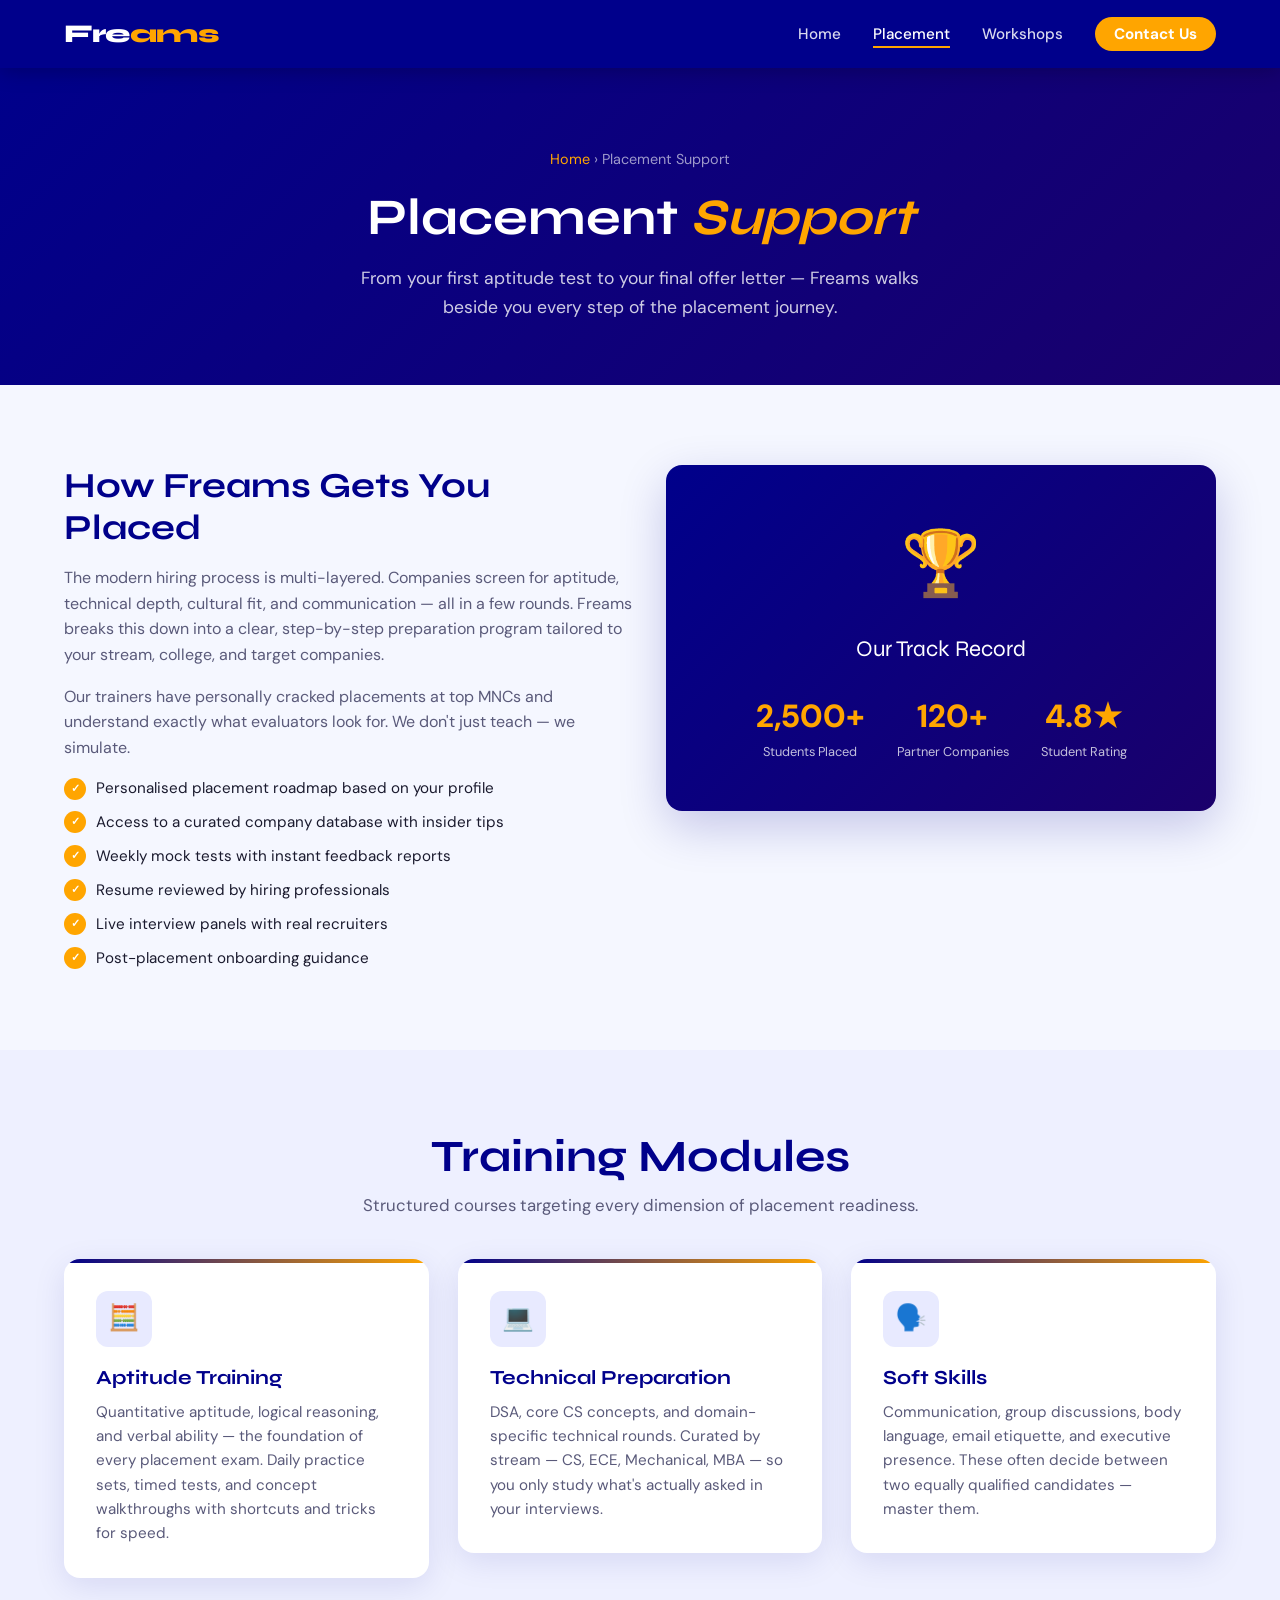
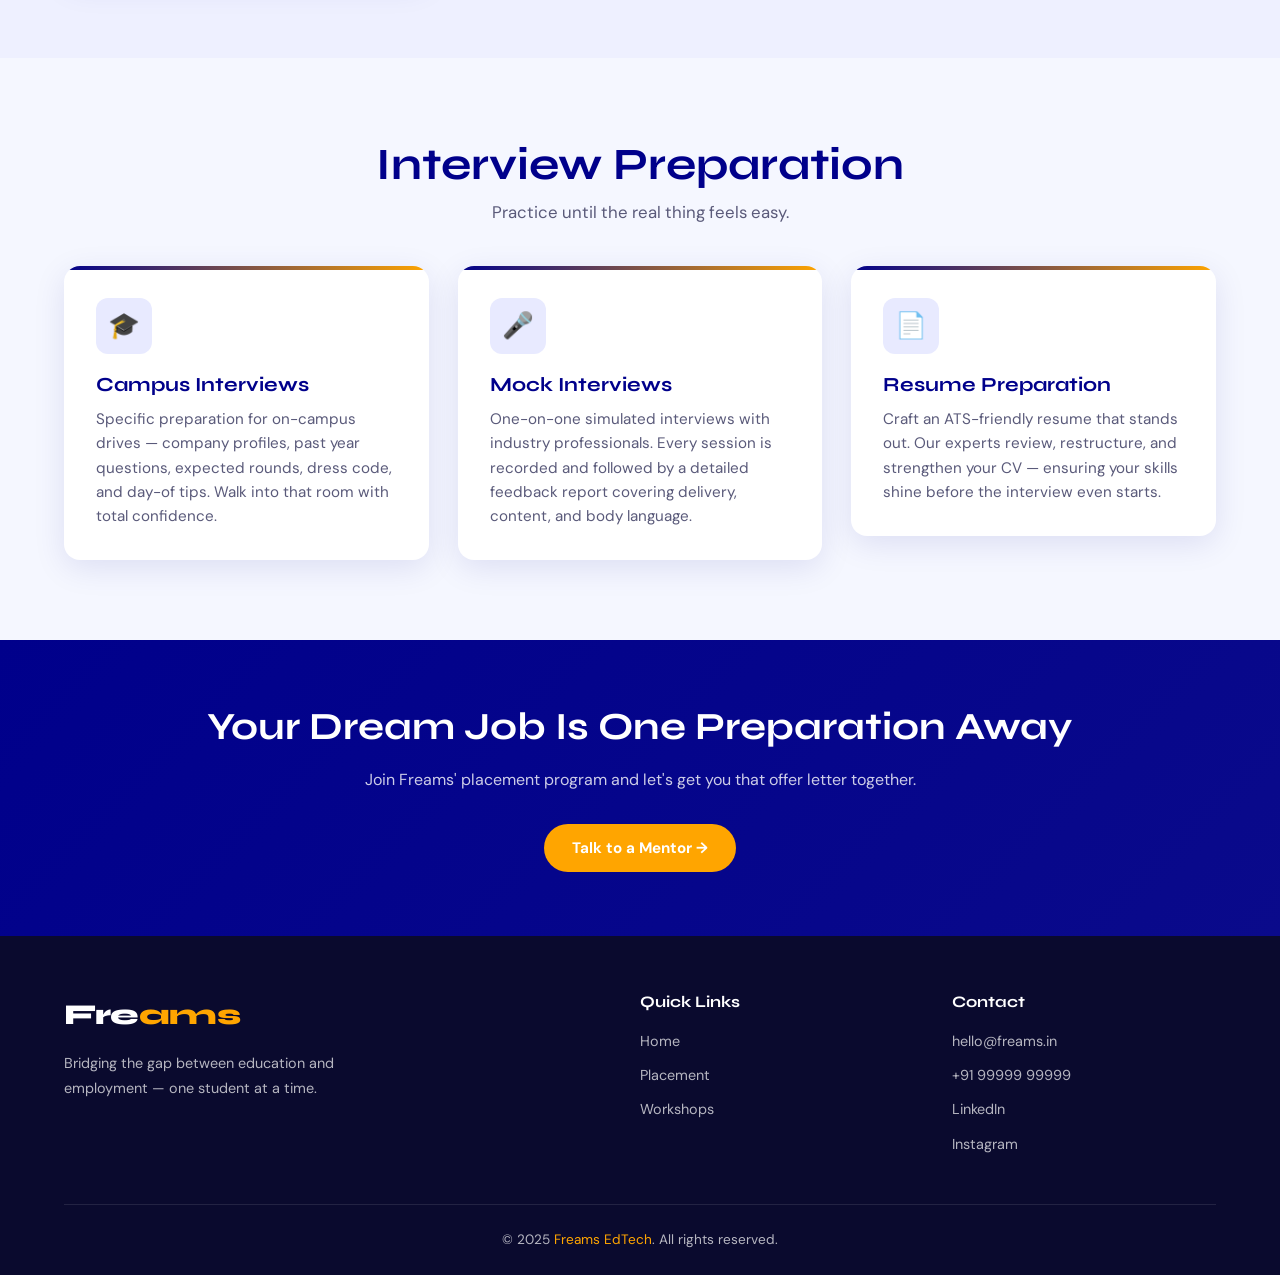
==== placement.html @ 82f6578a "Add files via upload" ====
<!DOCTYPE html>
<html lang="en">
<head>
  <meta charset="UTF-8" />
  <meta name="viewport" content="width=device-width, initial-scale=1.0" />
  <title>Placement Support — Freams EdTech</title>
  <meta name="description" content="Freams placement support: aptitude training, technical prep, soft skills, and mock interviews." />
  <link rel="stylesheet" href="style.css" />
</head>
<body>

  <!-- ====== NAV ====== -->
  <nav>
    <a href="index.html" class="nav-logo">Fre<span>ams</span></a>
    <ul class="nav-links">
      <li><a href="index.html">Home</a></li>
      <li><a href="placement.html">Placement</a></li>
      <li><a href="workshops.html">Workshops</a></li>
      <li><a href="index.html#contact" class="nav-cta">Contact Us</a></li>
    </ul>
    <div class="hamburger" aria-label="Toggle menu" role="button" tabindex="0">
      <span></span><span></span><span></span>
    </div>
  </nav>

  <!-- ====== PAGE HERO ====== -->
  <div class="page-hero">
    <p class="breadcrumb"><a href="index.html">Home</a> › Placement Support</p>
    <h1>Placement <em style="color:var(--orange);">Support</em></h1>
    <p>
      From your first aptitude test to your final offer letter — Freams walks beside you
      every step of the placement journey.
    </p>
  </div>

  <!-- ====== PROCESS ====== -->
  <section>
    <div class="process-row">
      <div class="process-text">
        <h2>How Freams Gets You Placed</h2>
        <p>
          The modern hiring process is multi-layered. Companies screen for aptitude,
          technical depth, cultural fit, and communication — all in a few rounds.
          Freams breaks this down into a clear, step-by-step preparation program
          tailored to your stream, college, and target companies.
        </p>
        <p>
          Our trainers have personally cracked placements at top MNCs and understand
          exactly what evaluators look for. We don't just teach — we simulate.
        </p>
        <ul>
          <li>Personalised placement roadmap based on your profile</li>
          <li>Access to a curated company database with insider tips</li>
          <li>Weekly mock tests with instant feedback reports</li>
          <li>Resume reviewed by hiring professionals</li>
          <li>Live interview panels with real recruiters</li>
          <li>Post-placement onboarding guidance</li>
        </ul>
      </div>
      <!-- Decorative visual placeholder -->
      <div class="process-visual">
        <div style="
          background: linear-gradient(135deg, #00008B, #1a006b);
          border-radius: 16px;
          padding: 3rem 2rem;
          text-align: center;
          color: white;
          box-shadow: 0 16px 48px rgba(0,0,139,.2);
        ">
          <div style="font-size: 4rem; margin-bottom: 1rem;">🏆</div>
          <div style="font-family: 'Syne', sans-serif; font-size: 1.4rem; margin-bottom: .5rem;">Our Track Record</div>
          <div style="display:flex; justify-content:center; gap:2rem; margin-top:1.5rem; flex-wrap:wrap;">
            <div>
              <div style="font-size:2rem; font-weight:800; color:#FFA500;">2,500+</div>
              <div style="font-size:.8rem; opacity:.75;">Students Placed</div>
            </div>
            <div>
              <div style="font-size:2rem; font-weight:800; color:#FFA500;">120+</div>
              <div style="font-size:.8rem; opacity:.75;">Partner Companies</div>
            </div>
            <div>
              <div style="font-size:2rem; font-weight:800; color:#FFA500;">4.8★</div>
              <div style="font-size:.8rem; opacity:.75;">Student Rating</div>
            </div>
          </div>
        </div>
      </div>
    </div>
  </section>

  <!-- ====== TRAINING MODULES ====== -->
  <section style="background: #eef0ff;">
    <div class="section-center">
      <h2 class="section-title">Training Modules</h2>
      <p class="section-sub">Structured courses targeting every dimension of placement readiness.</p>
    </div>
    <div class="cards-grid">

      <div class="card-wrap"><div class="card">
        <div class="card-icon">🧮</div>
        <h3>Aptitude Training</h3>
        <p>
          Quantitative aptitude, logical reasoning, and verbal ability — the foundation
          of every placement exam. Daily practice sets, timed tests, and concept walkthroughs
          with shortcuts and tricks for speed.
        </p>
      </div></div>

      <div class="card-wrap"><div class="card">
        <div class="card-icon">💻</div>
        <h3>Technical Preparation</h3>
        <p>
          DSA, core CS concepts, and domain-specific technical rounds. Curated by stream —
          CS, ECE, Mechanical, MBA — so you only study what's actually asked in your interviews.
        </p>
      </div></div>

      <div class="card-wrap"><div class="card">
        <div class="card-icon">🗣️</div>
        <h3>Soft Skills</h3>
        <p>
          Communication, group discussions, body language, email etiquette, and executive
          presence. These often decide between two equally qualified candidates — master them.
        </p>
      </div></div>

    </div>
  </section>

  <!-- ====== INTERVIEW PREP ====== -->
  <section>
    <div class="section-center">
      <h2 class="section-title">Interview Preparation</h2>
      <p class="section-sub">Practice until the real thing feels easy.</p>
    </div>
    <div class="cards-grid">

      <div class="card-wrap"><div class="card">
        <div class="card-icon">🎓</div>
        <h3>Campus Interviews</h3>
        <p>
          Specific preparation for on-campus drives — company profiles, past year questions,
          expected rounds, dress code, and day-of tips. Walk into that room with total confidence.
        </p>
      </div></div>

      <div class="card-wrap"><div class="card">
        <div class="card-icon">🎤</div>
        <h3>Mock Interviews</h3>
        <p>
          One-on-one simulated interviews with industry professionals. Every session is
          recorded and followed by a detailed feedback report covering delivery, content,
          and body language.
        </p>
      </div></div>

      <div class="card-wrap"><div class="card">
        <div class="card-icon">📄</div>
        <h3>Resume Preparation</h3>
        <p>
          Craft an ATS-friendly resume that stands out. Our experts review, restructure,
          and strengthen your CV — ensuring your skills shine before the interview even starts.
        </p>
      </div></div>

    </div>
  </section>

  <!-- ====== CTA ====== -->
  <div class="highlight-band">
    <h2>Your Dream Job Is One Preparation Away</h2>
    <p>Join Freams' placement program and let's get you that offer letter together.</p>
    <a href="index.html#contact" class="btn btn-primary">Talk to a Mentor →</a>
  </div>

  <!-- ====== FOOTER ====== -->
  <footer id="contact">
    <div class="footer-grid">
      <div class="footer-brand">
        <div class="nav-logo">Fre<span>ams</span></div>
        <p>Bridging the gap between education and employment — one student at a time.</p>
      </div>
      <div class="footer-col">
        <h4>Quick Links</h4>
        <ul>
          <li><a href="index.html">Home</a></li>
          <li><a href="placement.html">Placement</a></li>
          <li><a href="workshops.html">Workshops</a></li>
        </ul>
      </div>
      <div class="footer-col">
        <h4>Contact</h4>
        <ul>
          <li><a href="mailto:hello@freams.in">hello@freams.in</a></li>
          <li><a href="tel:+919999999999">+91 99999 99999</a></li>
          <li><a href="#">LinkedIn</a></li>
          <li><a href="#">Instagram</a></li>
        </ul>
      </div>
    </div>
    <div class="footer-bottom">
      <p>© 2025 <span>Freams EdTech</span>. All rights reserved.</p>
    </div>
  </footer>

  <script src="script.js"></script>
</body>
</html>
---- style.css ----
/* =============================================
   FREAMS EdTech — style.css
   Color palette:
     Primary  : #00008B (deep blue)
     Secondary: #FFA500 (bright orange)
     Light bg : #F5F7FF
     Text dark: #1A1A2E
   ============================================= */

/* ---------- Google Fonts ---------- */
@import url('https://fonts.googleapis.com/css2?family=Syne:wght@600;800&family=DM+Sans:wght@300;400;500;700&display=swap');

/* ---------- CSS Variables ---------- */
:root {
  --blue:      #00008B;
  --blue-mid:  #0000b3;
  --blue-light:#e8eaff;
  --orange:    #FFA500;
  --orange-dk: #e69400;
  --white:     #ffffff;
  --bg:        #F5F7FF;
  --text:      #1A1A2E;
  --muted:     #5a5a7a;
  --card-bg:   #ffffff;
  --shadow:    0 8px 32px rgba(0,0,139,0.10);
  --radius:    16px;
  --transition: 0.35s cubic-bezier(.25,.8,.25,1);
  --font-head: 'Syne', sans-serif;
  --font-body: 'DM Sans', sans-serif;
}

/* ---------- Reset & Base ---------- */
*, *::before, *::after { box-sizing: border-box; margin: 0; padding: 0; }

html { scroll-behavior: smooth; font-size: 16px; }

body {
  font-family: var(--font-body);
  background: var(--bg);
  color: var(--text);
  line-height: 1.6;
  min-height: 100vh;
}

img { max-width: 100%; display: block; }
a  { text-decoration: none; color: inherit; }
ul { list-style: none; }

/* ---------- Typography Helpers ---------- */
h1, h2, h3, h4 { font-family: var(--font-head); line-height: 1.2; }

.section-title {
  font-size: clamp(1.8rem, 4vw, 2.8rem);
  color: var(--blue);
  margin-bottom: 0.5rem;
}
.section-sub {
  color: var(--muted);
  font-size: 1.05rem;
  margin-bottom: 2.5rem;
  max-width: 560px;
}
.section-center { text-align: center; }
.section-center .section-sub { margin-left: auto; margin-right: auto; }

/* ---------- Buttons ---------- */
.btn {
  display: inline-flex;
  align-items: center;
  gap: 8px;
  padding: 0.75rem 1.75rem;
  border-radius: 50px;
  font-family: var(--font-body);
  font-weight: 700;
  font-size: 0.95rem;
  cursor: pointer;
  transition: var(--transition);
  border: none;
}
.btn-primary {
  background: var(--orange);
  color: var(--white);
}
.btn-primary:hover { background: var(--orange-dk); transform: translateY(-3px); box-shadow: 0 6px 20px rgba(255,165,0,.35); }

.btn-outline {
  background: transparent;
  border: 2px solid var(--white);
  color: var(--white);
}
.btn-outline:hover { background: var(--white); color: var(--blue); }

/* ---------- NAV ---------- */
nav {
  position: sticky;
  top: 0;
  z-index: 100;
  background: var(--blue);
  display: flex;
  align-items: center;
  justify-content: space-between;
  padding: 0 5%;
  height: 68px;
  box-shadow: 0 2px 20px rgba(0,0,0,.25);
}

.nav-logo {
  font-family: var(--font-head);
  font-size: 1.6rem;
  font-weight: 800;
  color: var(--white);
  letter-spacing: -0.5px;
}
.nav-logo span { color: var(--orange); }

.nav-links {
  display: flex;
  gap: 2rem;
  align-items: center;
}
.nav-links a {
  color: rgba(255,255,255,.85);
  font-weight: 500;
  font-size: 0.95rem;
  transition: color .2s;
  position: relative;
}
.nav-links a::after {
  content: '';
  position: absolute;
  bottom: -4px; left: 0;
  width: 0; height: 2px;
  background: var(--orange);
  transition: width .3s;
}
.nav-links a:hover, .nav-links a.active { color: var(--white); }
.nav-links a:hover::after, .nav-links a.active::after { width: 100%; }

.nav-cta {
  background: var(--orange);
  color: var(--white) !important;
  padding: 0.45rem 1.2rem;
  border-radius: 50px;
  font-weight: 700 !important;
}
.nav-cta:hover { background: var(--orange-dk); }
.nav-cta::after { display: none; }

/* Hamburger */
.hamburger { display: none; flex-direction: column; gap: 5px; cursor: pointer; }
.hamburger span { width: 26px; height: 2px; background: var(--white); border-radius: 2px; transition: .3s; }

/* ---------- HERO (index) ---------- */
.hero {
  min-height: 90vh;
  background: linear-gradient(135deg, var(--blue) 0%, #0000c8 60%, #1a0080 100%);
  display: flex;
  align-items: center;
  justify-content: center;
  text-align: center;
  padding: 4rem 5%;
  position: relative;
  overflow: hidden;
}
.hero::before {
  content: '';
  position: absolute;
  inset: 0;
  background: url("data:image/svg+xml,%3Csvg width='60' height='60' viewBox='0 0 60 60' xmlns='http://www.w3.org/2000/svg'%3E%3Cg fill='none' fill-rule='evenodd'%3E%3Cg fill='%23ffffff' fill-opacity='0.04'%3E%3Ccircle cx='30' cy='30' r='4'/%3E%3C/g%3E%3C/g%3E%3C/svg%3E");
}
.hero-content { position: relative; z-index: 1; max-width: 780px; }

.hero-badge {
  display: inline-block;
  background: rgba(255,165,0,.2);
  border: 1px solid rgba(255,165,0,.5);
  color: var(--orange);
  padding: .35rem 1rem;
  border-radius: 50px;
  font-size: .85rem;
  font-weight: 700;
  letter-spacing: .5px;
  margin-bottom: 1.5rem;
}
.hero h1 {
  font-size: clamp(2.2rem, 6vw, 4rem);
  color: var(--white);
  margin-bottom: 1.2rem;
}
.hero h1 em { color: var(--orange); font-style: normal; }
.hero p {
  color: rgba(255,255,255,.8);
  font-size: 1.1rem;
  margin-bottom: 2.5rem;
  max-width: 540px;
  margin-left: auto;
  margin-right: auto;
}
.hero-btns { display: flex; gap: 1rem; justify-content: center; flex-wrap: wrap; }

.hero-stats {
  margin-top: 4rem;
  display: flex;
  gap: 3rem;
  justify-content: center;
  flex-wrap: wrap;
}
.stat { text-align: center; }
.stat-num { font-family: var(--font-head); font-size: 2.2rem; font-weight: 800; color: var(--orange); }
.stat-label { color: rgba(255,255,255,.7); font-size: .85rem; margin-top: .25rem; }

/* ---------- SECTIONS ---------- */
section { padding: 5rem 5%; }

/* ---------- CARDS ---------- */
.cards-grid {
  display: grid;
  grid-template-columns: repeat(auto-fill, minmax(280px, 1fr));
  gap: 1.8rem;
}

/* Perspective wrapper — enables 3D */
.card-wrap {
  perspective: 900px;
}

.card {
  background: var(--card-bg);
  border-radius: var(--radius);
  padding: 2rem;
  box-shadow: var(--shadow);
  transition: transform var(--transition), box-shadow var(--transition);
  transform-style: preserve-3d;
  position: relative;
  overflow: hidden;
  cursor: default;
}
.card::before {
  content: '';
  position: absolute;
  top: 0; left: 0; right: 0;
  height: 4px;
  background: linear-gradient(90deg, var(--blue), var(--orange));
  border-radius: var(--radius) var(--radius) 0 0;
}

/* 3D hover — desktop only */
@media (hover: hover) {
  .card:hover {
    transform: translateY(-10px) rotateX(4deg) rotateY(-2deg);
    box-shadow: 0 20px 50px rgba(0,0,139,.18);
  }
}

.card-icon {
  width: 56px; height: 56px;
  background: var(--blue-light);
  border-radius: 12px;
  display: flex; align-items: center; justify-content: center;
  font-size: 1.6rem;
  margin-bottom: 1.2rem;
}
.card h3 {
  font-size: 1.25rem;
  color: var(--blue);
  margin-bottom: .6rem;
}
.card p { color: var(--muted); font-size: .95rem; }

/* ---------- HIGHLIGHT BAND ---------- */
.highlight-band {
  background: linear-gradient(135deg, var(--blue), #0a0a8b);
  color: var(--white);
  padding: 4rem 5%;
  text-align: center;
}
.highlight-band h2 { font-size: clamp(1.6rem, 3.5vw, 2.4rem); color: var(--white); margin-bottom: 1rem; }
.highlight-band p { color: rgba(255,255,255,.8); max-width: 600px; margin: 0 auto 2rem; }

/* ---------- PAGE HERO (inner pages) ---------- */
.page-hero {
  background: linear-gradient(135deg, var(--blue) 0%, #1a006b 100%);
  color: var(--white);
  padding: 5rem 5% 4rem;
  text-align: center;
}
.page-hero h1 { font-size: clamp(2rem, 5vw, 3.2rem); color: var(--white); margin-bottom: 1rem; }
.page-hero p { color: rgba(255,255,255,.8); max-width: 600px; margin: 0 auto; font-size: 1.1rem; }
.page-hero .breadcrumb { margin-bottom: 1rem; font-size: .9rem; color: rgba(255,255,255,.6); }
.page-hero .breadcrumb a { color: var(--orange); }

/* ---------- PLACEMENT PAGE ---------- */
.process-row {
  display: flex;
  gap: 2rem;
  align-items: flex-start;
  flex-wrap: wrap;
}
.process-text { flex: 1 1 300px; }
.process-text h2 { font-size: clamp(1.5rem, 3vw, 2.2rem); color: var(--blue); margin-bottom: 1rem; }
.process-text p { color: var(--muted); margin-bottom: 1rem; }
.process-text ul { display: flex; flex-direction: column; gap: .6rem; margin-top: 1rem; }
.process-text ul li {
  display: flex; align-items: center; gap: .6rem;
  color: var(--text); font-size: .95rem;
}
.process-text ul li::before {
  content: '✓';
  width: 22px; height: 22px;
  background: var(--orange);
  color: var(--white);
  border-radius: 50%;
  display: flex; align-items: center; justify-content: center;
  font-size: .7rem; font-weight: 800;
  flex-shrink: 0;
}
.process-visual { flex: 1 1 280px; }
.process-visual img { border-radius: var(--radius); box-shadow: var(--shadow); }

/* ---------- WORKSHOPS PAGE — Gallery ---------- */
.gallery-grid {
  display: grid;
  grid-template-columns: repeat(3, 1fr);
  grid-template-rows: auto auto;
  gap: 1rem;
}
.gallery-item {
  overflow: hidden;
  border-radius: var(--radius);
  box-shadow: var(--shadow);
  position: relative;
}
.gallery-item:first-child {
  grid-column: span 2;
  grid-row: span 1;
}
.gallery-item img {
  width: 100%;
  height: 100%;
  object-fit: cover;
  transition: transform .5s ease;
}
.gallery-item:hover img { transform: scale(1.06); }

/* Placeholder SVG gallery images */
.gallery-placeholder {
  width: 100%;
  min-height: 220px;
  background: linear-gradient(135deg, var(--blue) 0%, #2200aa 100%);
  display: flex;
  flex-direction: column;
  align-items: center;
  justify-content: center;
  color: rgba(255,255,255,.8);
  font-family: var(--font-body);
  font-size: .9rem;
  gap: .6rem;
  padding: 2rem;
  text-align: center;
}
.gallery-placeholder .gp-icon { font-size: 2.5rem; }
.gallery-placeholder.v2 { background: linear-gradient(135deg, #004080, var(--blue)); }
.gallery-placeholder.v3 { background: linear-gradient(135deg, #001f5b, #003399); }
.gallery-placeholder.v4 { background: linear-gradient(135deg, #330066, #00008B); }
.gallery-placeholder.v5 { background: linear-gradient(135deg, #002255, #001188); }

/* ---------- FOOTER ---------- */
footer {
  background: #0a0a2e;
  color: rgba(255,255,255,.7);
  padding: 3.5rem 5% 1.5rem;
}
.footer-grid {
  display: grid;
  grid-template-columns: 2fr 1fr 1fr;
  gap: 3rem;
  margin-bottom: 3rem;
}
.footer-brand .nav-logo { font-size: 1.8rem; margin-bottom: .8rem; }
.footer-brand p { font-size: .9rem; line-height: 1.7; max-width: 280px; }
.footer-col h4 { color: var(--white); font-size: 1rem; margin-bottom: 1rem; font-family: var(--font-head); }
.footer-col ul { display: flex; flex-direction: column; gap: .55rem; }
.footer-col ul a { font-size: .9rem; transition: color .2s; }
.footer-col ul a:hover { color: var(--orange); }
.footer-bottom {
  border-top: 1px solid rgba(255,255,255,.1);
  padding-top: 1.5rem;
  text-align: center;
  font-size: .85rem;
}
.footer-bottom span { color: var(--orange); }

/* ---------- RESPONSIVE ---------- */

/* Tablet 768px+ */
@media (min-width: 768px) {
  .cards-grid { grid-template-columns: repeat(2, 1fr); }
}

/* Laptop 1024px+ */
@media (min-width: 1024px) {
  .cards-grid { grid-template-columns: repeat(3, 1fr); }
}

/* Desktop 1440px+ */
@media (min-width: 1440px) {
  nav { padding: 0 8%; }
  section { padding: 6rem 8%; }
  .hero, .page-hero { padding-left: 8%; padding-right: 8%; }
  .highlight-band { padding: 5rem 8%; }
  footer { padding: 4rem 8% 2rem; }
}

/* TV 1920px+ */
@media (min-width: 1920px) {
  html { font-size: 18px; }
  nav { padding: 0 12%; }
  section { padding: 7rem 12%; }
  .hero, .page-hero { padding-left: 12%; padding-right: 12%; }
  footer { padding: 5rem 12% 2rem; }
}

/* Mobile ≤767px */
@media (max-width: 767px) {
  .nav-links { display: none; position: absolute; top: 68px; left: 0; right: 0; background: var(--blue); flex-direction: column; padding: 1.5rem; gap: 1rem; z-index: 99; }
  .nav-links.open { display: flex; }
  .hamburger { display: flex; }
  .hero-stats { gap: 1.5rem; }
  .footer-grid { grid-template-columns: 1fr; gap: 2rem; }
  .gallery-grid { grid-template-columns: 1fr 1fr; }
  .gallery-item:first-child { grid-column: span 2; }
  .process-row { flex-direction: column; }
  /* Disable 3D on touch */
  .card:hover { transform: translateY(-6px); }
}
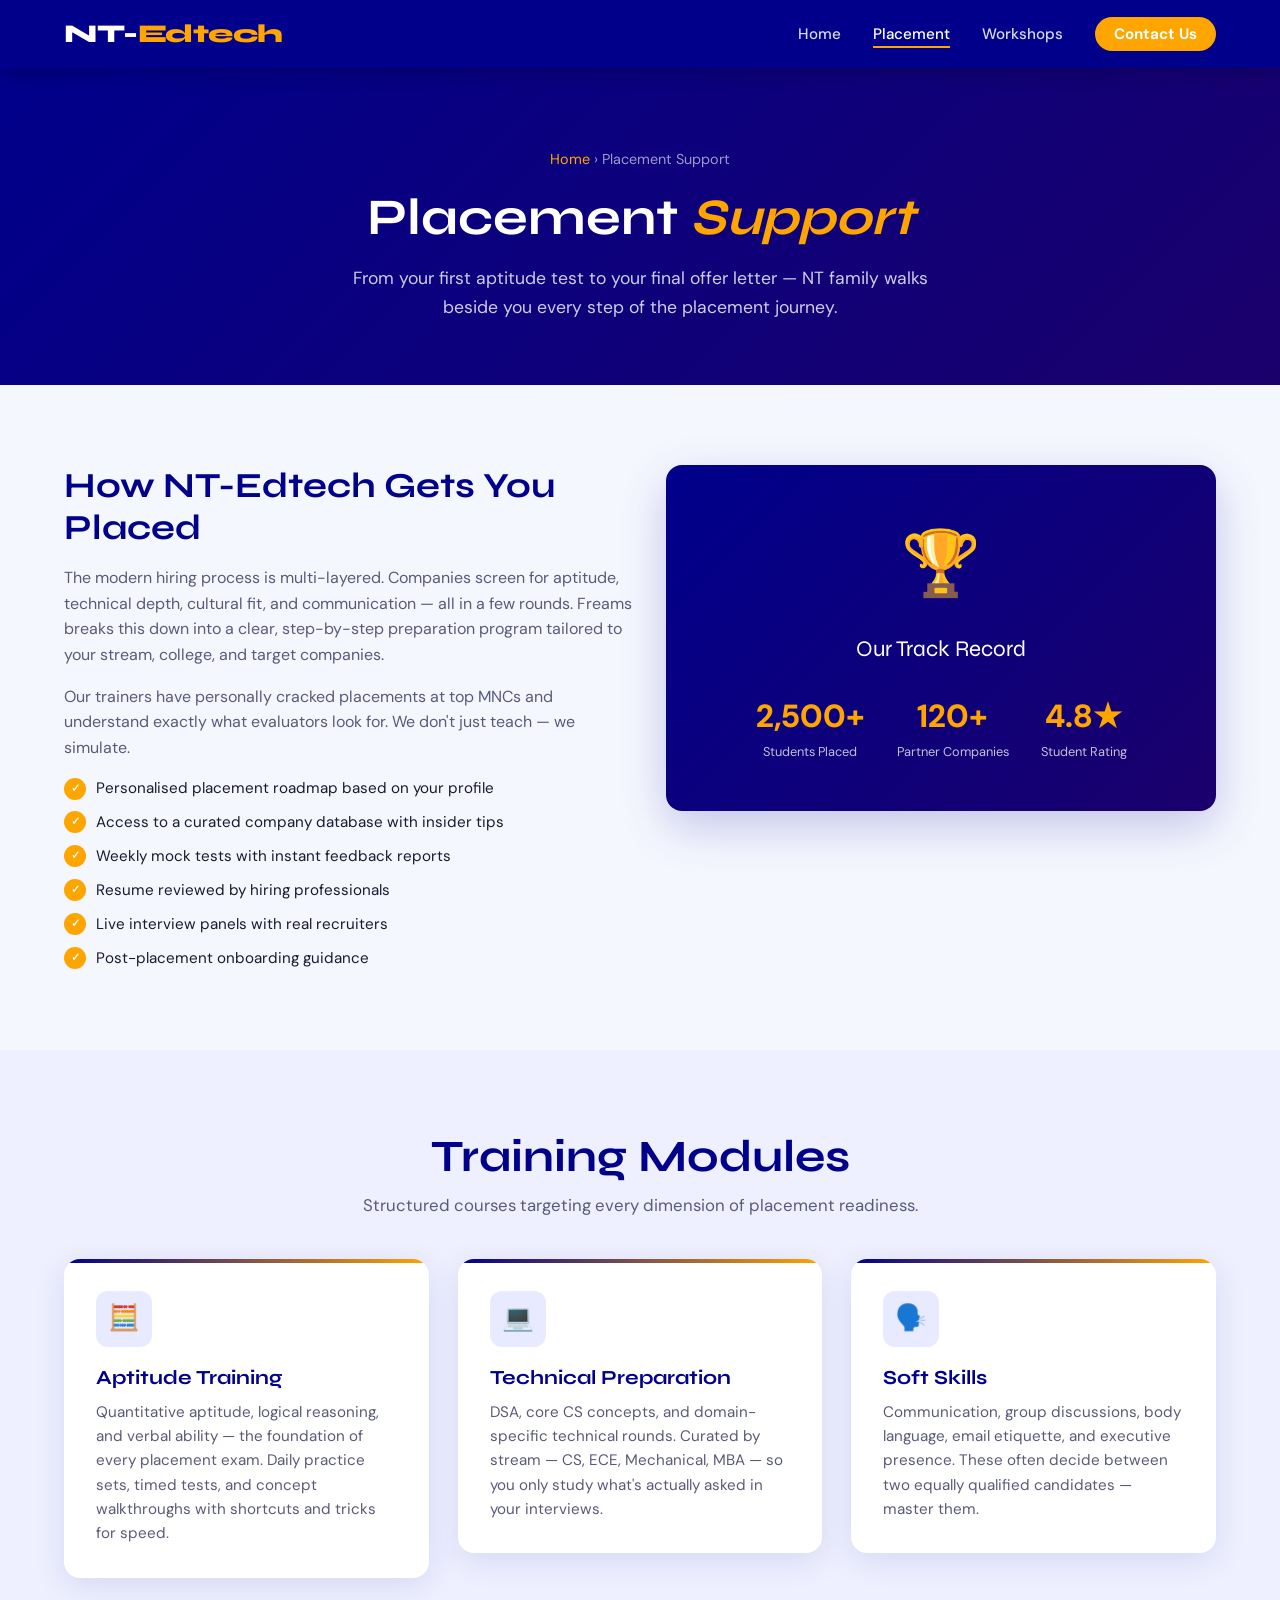
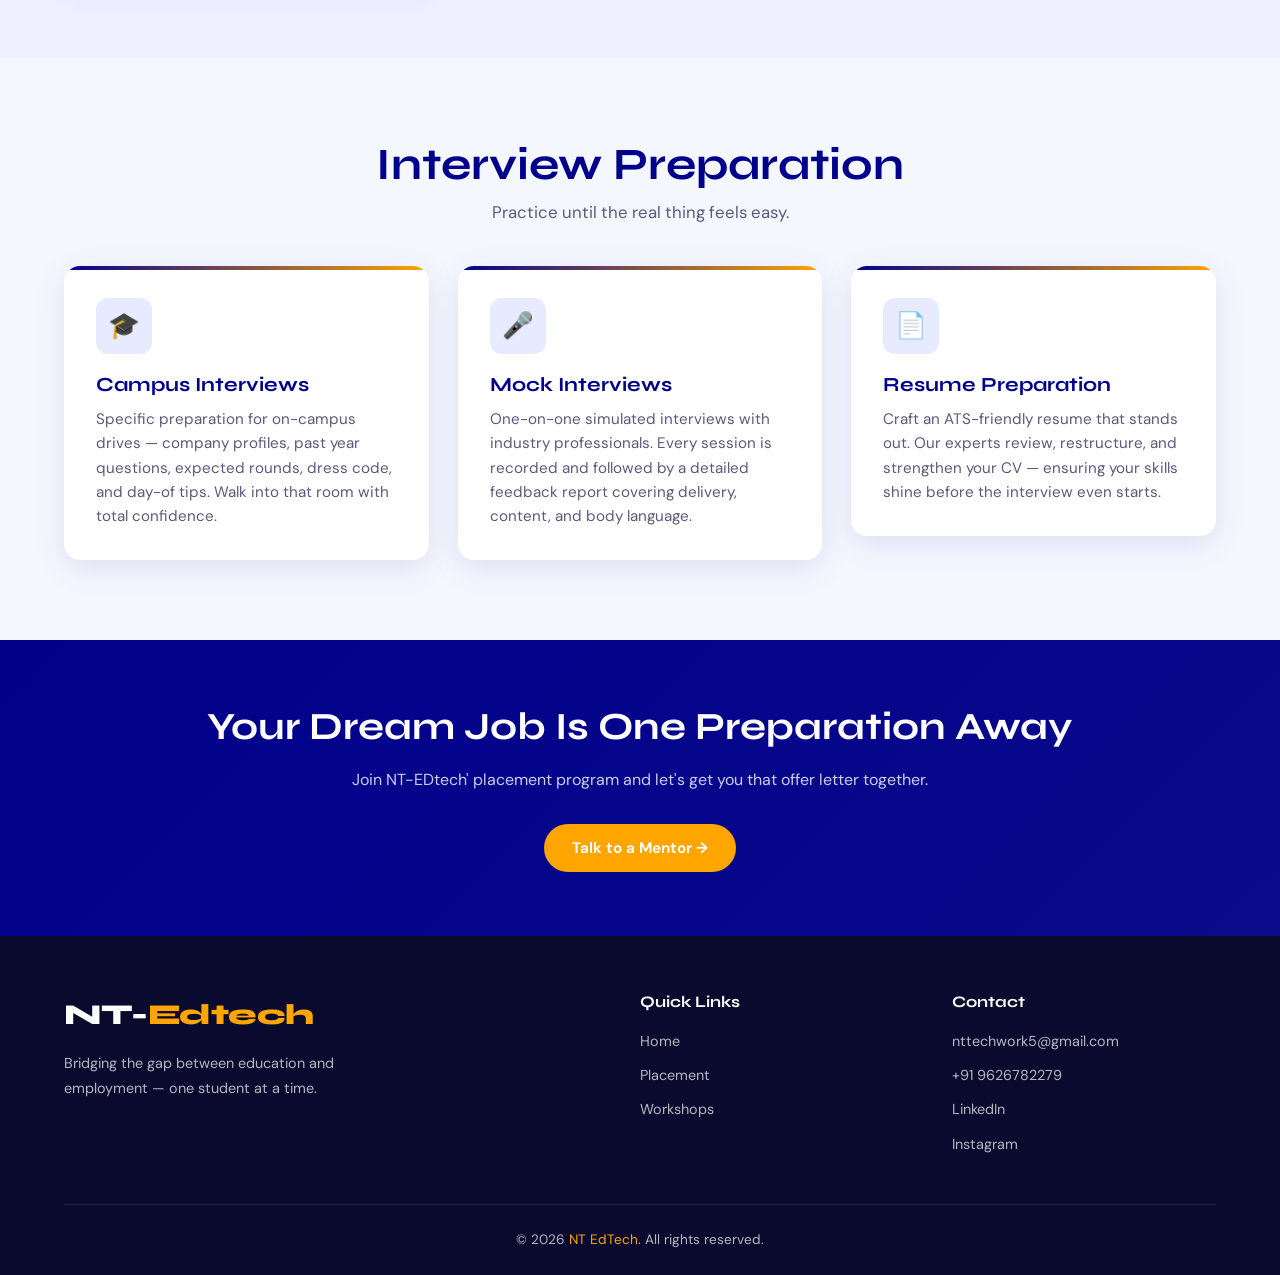
==== commit 7a7b22b7: "Update placement.html" ====
--- a/placement.html
+++ b/placement.html
@@ -3,15 +3,15 @@
 <head>
   <meta charset="UTF-8" />
   <meta name="viewport" content="width=device-width, initial-scale=1.0" />
-  <title>Placement Support — Freams EdTech</title>
-  <meta name="description" content="Freams placement support: aptitude training, technical prep, soft skills, and mock interviews." />
+  <title>Placement Support — NT EdTech</title>
+  <meta name="description" content="Nt-edtech placement support: aptitude training, technical prep, soft skills, and mock interviews." />
   <link rel="stylesheet" href="style.css" />
 </head>
 <body>
 
   <!-- ====== NAV ====== -->
   <nav>
-    <a href="index.html" class="nav-logo">Fre<span>ams</span></a>
+    <a href="index.html" class="nav-logo">NT-<span>Edtech</span></a>
     <ul class="nav-links">
       <li><a href="index.html">Home</a></li>
       <li><a href="placement.html">Placement</a></li>
@@ -28,7 +28,7 @@
     <p class="breadcrumb"><a href="index.html">Home</a> › Placement Support</p>
     <h1>Placement <em style="color:var(--orange);">Support</em></h1>
     <p>
-      From your first aptitude test to your final offer letter — Freams walks beside you
+      From your first aptitude test to your final offer letter — NT family walks beside you
       every step of the placement journey.
     </p>
   </div>
@@ -37,7 +37,7 @@
   <section>
     <div class="process-row">
       <div class="process-text">
-        <h2>How Freams Gets You Placed</h2>
+        <h2>How NT-Edtech Gets You Placed</h2>
         <p>
           The modern hiring process is multi-layered. Companies screen for aptitude,
           technical depth, cultural fit, and communication — all in a few rounds.
@@ -169,7 +169,7 @@
   <!-- ====== CTA ====== -->
   <div class="highlight-band">
     <h2>Your Dream Job Is One Preparation Away</h2>
-    <p>Join Freams' placement program and let's get you that offer letter together.</p>
+    <p>Join NT-EDtech' placement program and let's get you that offer letter together.</p>
     <a href="index.html#contact" class="btn btn-primary">Talk to a Mentor →</a>
   </div>
 
@@ -177,7 +177,7 @@
   <footer id="contact">
     <div class="footer-grid">
       <div class="footer-brand">
-        <div class="nav-logo">Fre<span>ams</span></div>
+        <div class="nav-logo">NT-<span>Edtech</span></div>
         <p>Bridging the gap between education and employment — one student at a time.</p>
       </div>
       <div class="footer-col">
@@ -191,15 +191,15 @@
       <div class="footer-col">
         <h4>Contact</h4>
         <ul>
-          <li><a href="mailto:hello@freams.in">hello@freams.in</a></li>
-          <li><a href="tel:+919999999999">+91 99999 99999</a></li>
+          <li><a href="mailto:nttechwork5@gmail.com">nttechwork5@gmail.com</a></li>
+          <li><a href="tel:+919626782279">+91 9626782279</a></li>
           <li><a href="#">LinkedIn</a></li>
           <li><a href="#">Instagram</a></li>
         </ul>
       </div>
     </div>
     <div class="footer-bottom">
-      <p>© 2025 <span>Freams EdTech</span>. All rights reserved.</p>
+      <p>© 2026 <span>NT EdTech</span>. All rights reserved.</p>
     </div>
   </footer>
 
